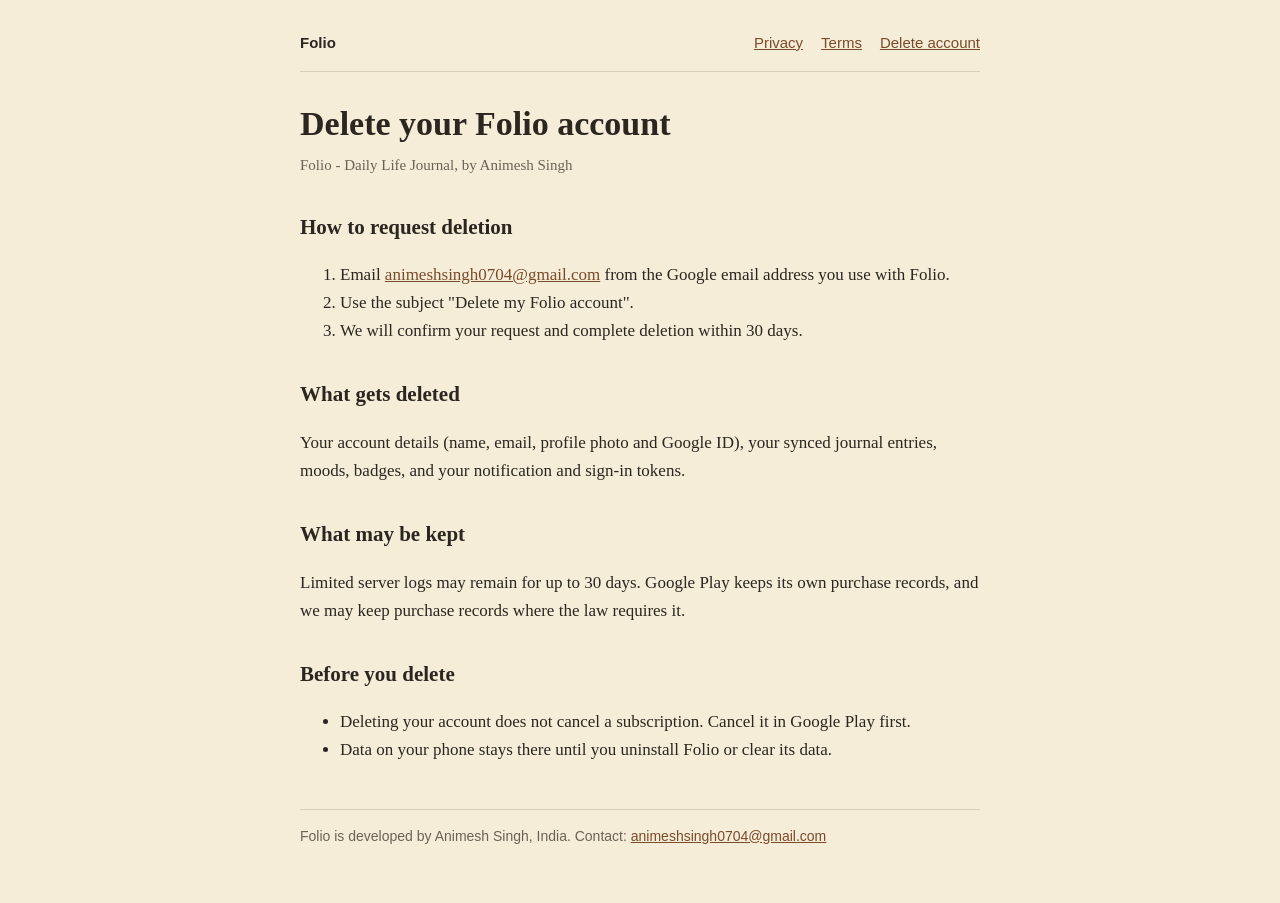
==== delete-account.html @ 85dbc3ab "Add Folio website with privacy, terms and account deletion pages Co-Authored-By: Claude Opus 5.5 <no" ====
<!doctype html>
<html lang="en"><head><meta charset="utf-8"><meta name="viewport" content="width=device-width,initial-scale=1">
<title>Delete Your Folio Account</title><meta name="description" content="How to delete your Folio account and data."><link rel="icon" href="icon.png"><link rel="stylesheet" href="style.css"></head>
<body><div class="wrap">
<nav><a class="brand" href="index.html">Folio</a><a href="privacy.html">Privacy</a><a href="terms.html">Terms</a><a href="delete-account.html">Delete account</a></nav>
<h1>Delete your Folio account</h1><p class="meta">Folio - Daily Life Journal, by Animesh Singh</p>
<h2>How to request deletion</h2>
<ol><li>Email <a href="mailto:animeshsingh0704@gmail.com?subject=Delete%20my%20Folio%20account">animeshsingh0704@gmail.com</a> from the Google email address you use with Folio.</li>
<li>Use the subject "Delete my Folio account".</li>
<li>We will confirm your request and complete deletion within 30 days.</li></ol>
<h2>What gets deleted</h2><p>Your account details (name, email, profile photo and Google ID), your synced journal entries, moods, badges, and your notification and sign-in tokens.</p>
<h2>What may be kept</h2><p>Limited server logs may remain for up to 30 days. Google Play keeps its own purchase records, and we may keep purchase records where the law requires it.</p>
<h2>Before you delete</h2><ul><li>Deleting your account does not cancel a subscription. Cancel it in Google Play first.</li><li>Data on your phone stays there until you uninstall Folio or clear its data.</li></ul>
<footer>Folio is developed by Animesh Singh, India. Contact: <a href="mailto:animeshsingh0704@gmail.com">animeshsingh0704@gmail.com</a></footer>
</div></body></html>
---- style.css ----
:root{--paper:#F5EDD8;--card:#FBF6E9;--ink:#2B2620;--muted:#6B6256;--line:#D9CEBC;--accent:#7A4B2A}
*{box-sizing:border-box}
body{margin:0;background:var(--paper);color:var(--ink);font:17px/1.65 Georgia,'Times New Roman',serif}
.wrap{max-width:720px;margin:0 auto;padding:32px 20px 56px}
nav{display:flex;flex-wrap:wrap;gap:6px 18px;align-items:center;padding-bottom:18px;border-bottom:1px solid var(--line);margin-bottom:32px;font:15px/1.4 -apple-system,'Segoe UI',Roboto,sans-serif}
nav a.brand{font-weight:700;margin-right:auto;color:var(--ink);text-decoration:none}
a{color:var(--accent)}
h1{font-size:34px;line-height:1.2;margin:0 0 8px}
h2{font-size:21px;margin:32px 0 6px}
.meta{color:var(--muted);font-size:15px;margin:0 0 24px}
.hero{text-align:center;padding:24px 0 8px}
.hero img{width:96px;height:96px;border-radius:22px;border:1px solid var(--line)}
.lead{font-size:20px;color:var(--muted);margin:10px 0 28px}
.card{background:var(--card);border:1px solid var(--line);border-radius:10px;padding:4px 20px;margin:20px 0}
table{width:100%;border-collapse:collapse;font-size:16px}
td,th{text-align:left;padding:8px 10px 8px 0;border-bottom:1px solid var(--line);vertical-align:top}
footer{margin-top:44px;padding-top:16px;border-top:1px solid var(--line);color:var(--muted);font:14px/1.5 -apple-system,'Segoe UI',Roboto,sans-serif}
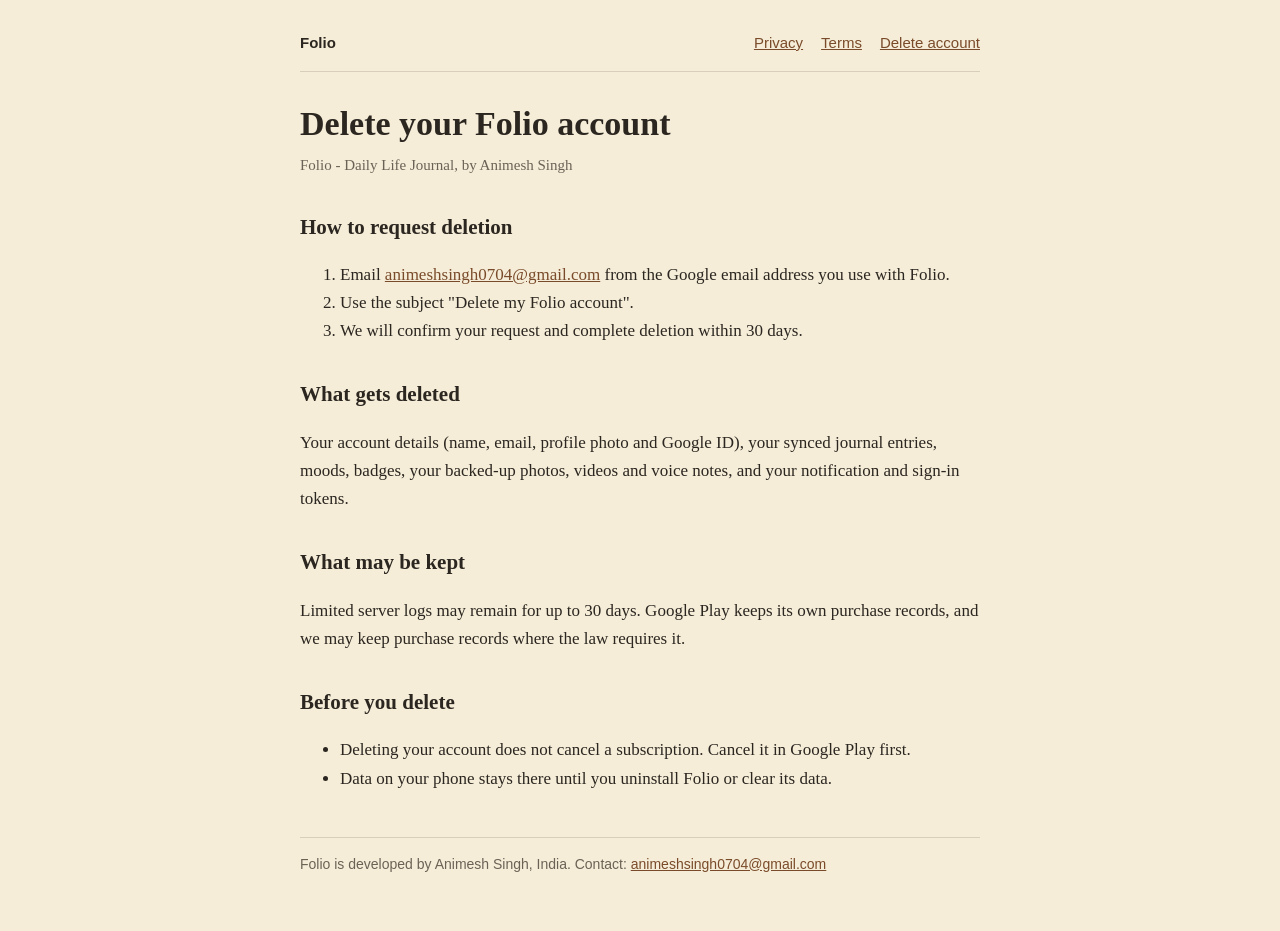
==== commit 0b4cfb2e: "Describe media backup in the privacy policy and terms Publish together with the app release that tur" ====
--- a/delete-account.html
+++ b/delete-account.html
@@ -8,7 +8,7 @@
 <ol><li>Email <a href="mailto:animeshsingh0704@gmail.com?subject=Delete%20my%20Folio%20account">animeshsingh0704@gmail.com</a> from the Google email address you use with Folio.</li>
 <li>Use the subject "Delete my Folio account".</li>
 <li>We will confirm your request and complete deletion within 30 days.</li></ol>
-<h2>What gets deleted</h2><p>Your account details (name, email, profile photo and Google ID), your synced journal entries, moods, badges, and your notification and sign-in tokens.</p>
+<h2>What gets deleted</h2><p>Your account details (name, email, profile photo and Google ID), your synced journal entries, moods, badges, your backed-up photos, videos and voice notes, and your notification and sign-in tokens.</p>
 <h2>What may be kept</h2><p>Limited server logs may remain for up to 30 days. Google Play keeps its own purchase records, and we may keep purchase records where the law requires it.</p>
 <h2>Before you delete</h2><ul><li>Deleting your account does not cancel a subscription. Cancel it in Google Play first.</li><li>Data on your phone stays there until you uninstall Folio or clear its data.</li></ul>
 <footer>Folio is developed by Animesh Singh, India. Contact: <a href="mailto:animeshsingh0704@gmail.com">animeshsingh0704@gmail.com</a></footer>
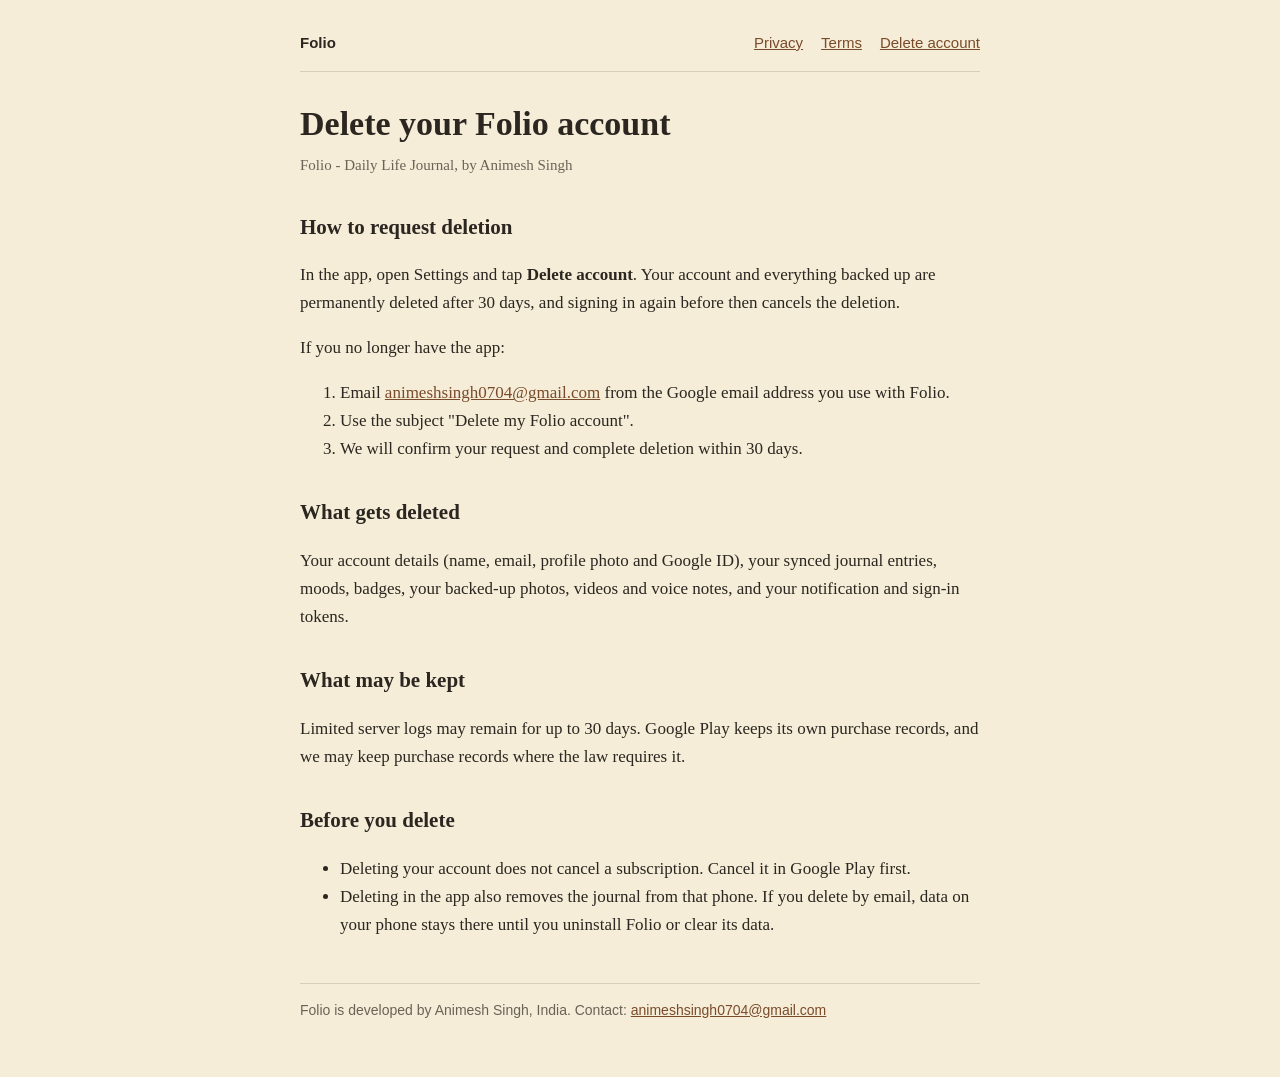
==== commit ad557202: "Describe in-app account deletion Co-Authored-By: Claude Opus 5.5 <noreply@anthropic.com>" ====
--- a/delete-account.html
+++ b/delete-account.html
@@ -5,11 +5,11 @@
 <nav><a class="brand" href="index.html">Folio</a><a href="privacy.html">Privacy</a><a href="terms.html">Terms</a><a href="delete-account.html">Delete account</a></nav>
 <h1>Delete your Folio account</h1><p class="meta">Folio - Daily Life Journal, by Animesh Singh</p>
 <h2>How to request deletion</h2>
-<ol><li>Email <a href="mailto:animeshsingh0704@gmail.com?subject=Delete%20my%20Folio%20account">animeshsingh0704@gmail.com</a> from the Google email address you use with Folio.</li>
+<p>In the app, open Settings and tap <strong>Delete account</strong>. Your account and everything backed up are permanently deleted after 30 days, and signing in again before then cancels the deletion.</p><p>If you no longer have the app:</p><ol><li>Email <a href="mailto:animeshsingh0704@gmail.com?subject=Delete%20my%20Folio%20account">animeshsingh0704@gmail.com</a> from the Google email address you use with Folio.</li>
 <li>Use the subject "Delete my Folio account".</li>
 <li>We will confirm your request and complete deletion within 30 days.</li></ol>
 <h2>What gets deleted</h2><p>Your account details (name, email, profile photo and Google ID), your synced journal entries, moods, badges, your backed-up photos, videos and voice notes, and your notification and sign-in tokens.</p>
 <h2>What may be kept</h2><p>Limited server logs may remain for up to 30 days. Google Play keeps its own purchase records, and we may keep purchase records where the law requires it.</p>
-<h2>Before you delete</h2><ul><li>Deleting your account does not cancel a subscription. Cancel it in Google Play first.</li><li>Data on your phone stays there until you uninstall Folio or clear its data.</li></ul>
+<h2>Before you delete</h2><ul><li>Deleting your account does not cancel a subscription. Cancel it in Google Play first.</li><li>Deleting in the app also removes the journal from that phone. If you delete by email, data on your phone stays there until you uninstall Folio or clear its data.</li></ul>
 <footer>Folio is developed by Animesh Singh, India. Contact: <a href="mailto:animeshsingh0704@gmail.com">animeshsingh0704@gmail.com</a></footer>
 </div></body></html>
